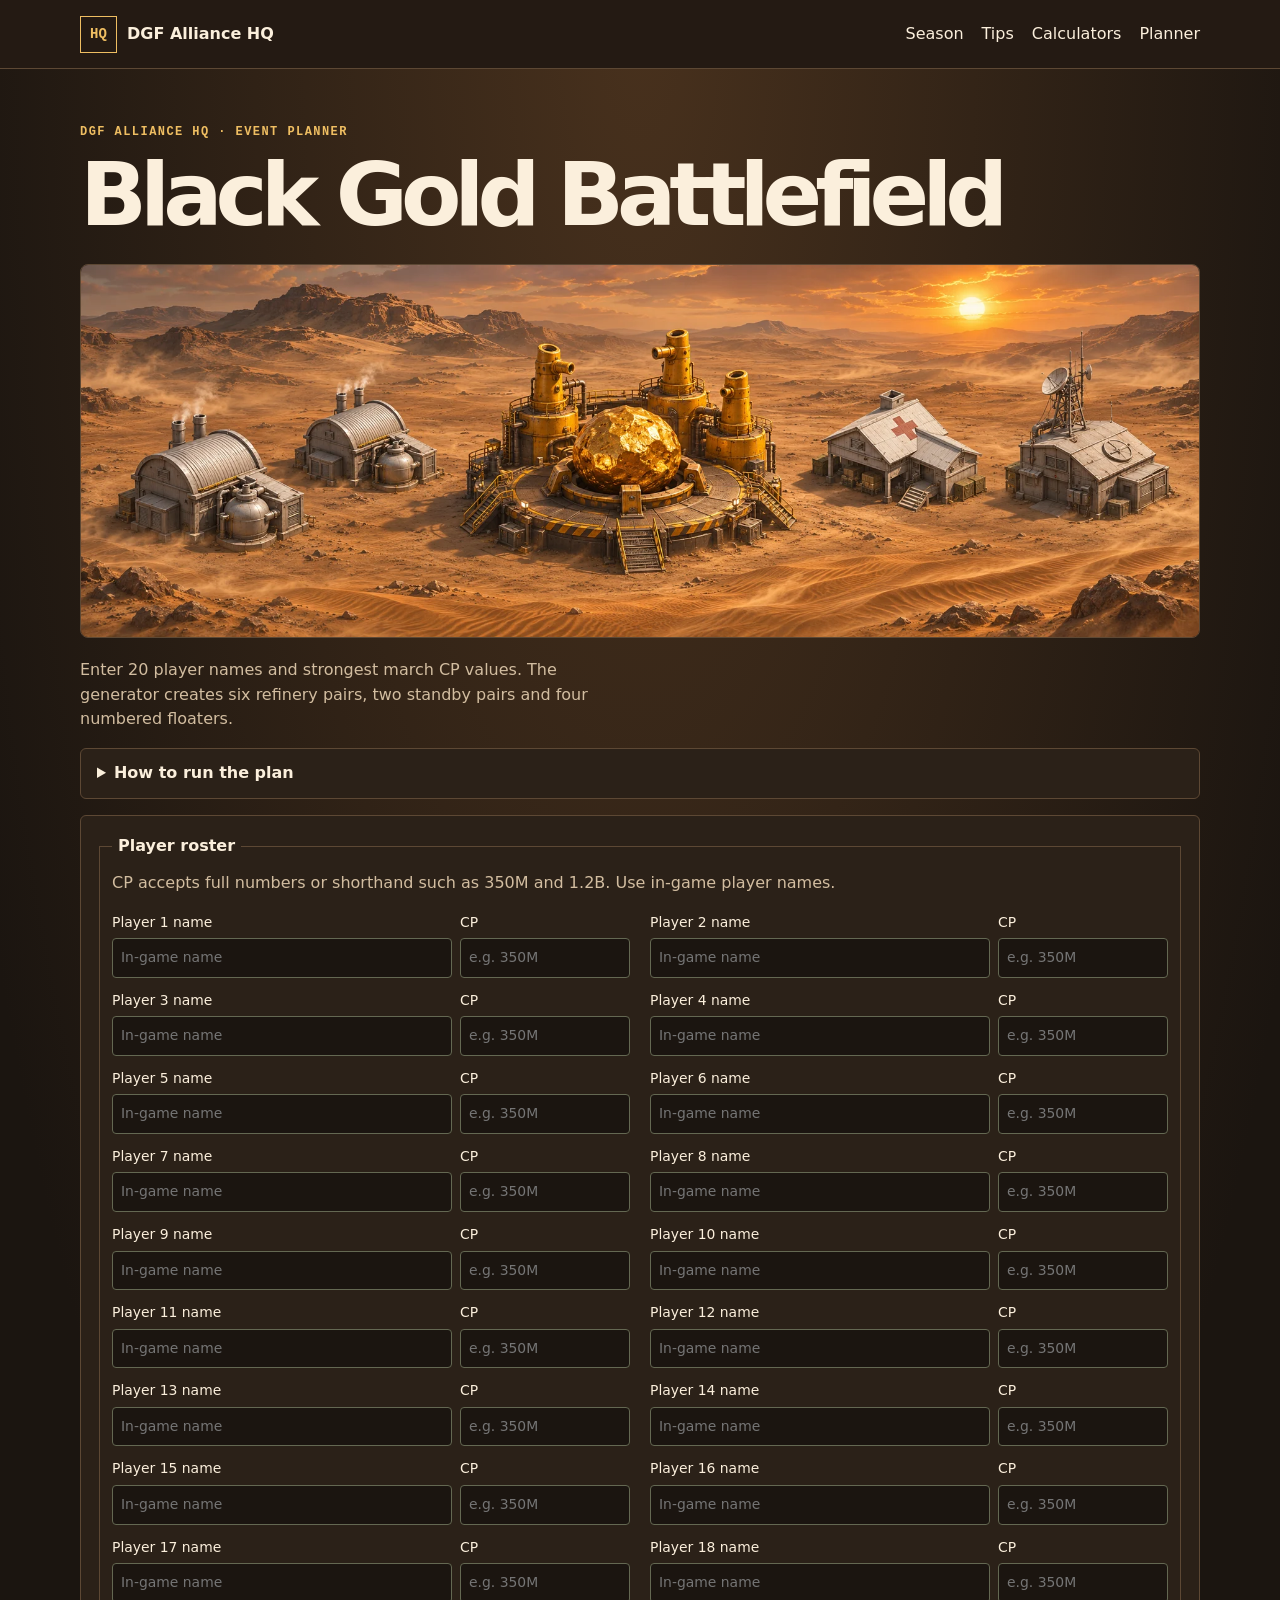
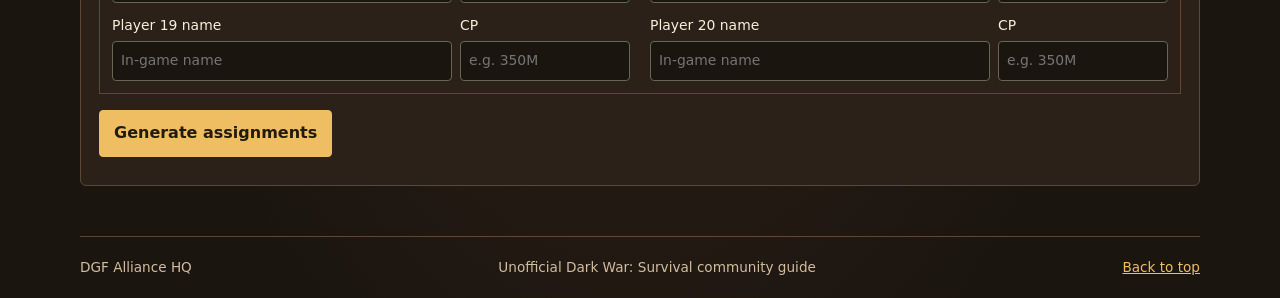
==== bgb.html @ 7442d14a "Open BGB in its own desert-themed planner tab" ====
<!doctype html>
<html lang="en">
<head>
  <meta charset="utf-8">
  <meta name="viewport" content="width=device-width, initial-scale=1">
  <meta name="description" content="Assign the DGF roster for Dark War: Survival Black Gold Battlefield.">
  <title>Black Gold Battlefield | DGF Alliance HQ</title>
  <link rel="stylesheet" href="./style.css?v=wide-siege">
  <link rel="stylesheet" href="./bgb.css">
  <script src="./planner.js?v=standalone" defer></script>
</head>
<body class="bgb-page">
  <a class="skip" href="#main">Skip to content</a>
  <header class="top"><div class="wrap bar">
    <a class="brand" href="./index.html"><span class="mark" aria-hidden="true">HQ</span><span data-brand>DGF Alliance HQ</span></a>
    <nav aria-label="Main"><a href="./season.html">Season</a><a href="./tips.html">Tips</a><a href="./calculators.html">Calculators</a><a href="./planner.html">Planner</a></nav>
  </div></header>
  <main id="main" class="wrap">
    <section class="section">
      <noscript>Enable JavaScript to use the planner.</noscript>
      <div id="bgb" class="bgb">
        <p class="eyebrow">DGF Alliance HQ · Event planner</p>
        <h1 class="page-title">Black Gold Battlefield</h1>
        <figure class="page-art bgb-banner"><img src="./black-gold-desert.webp" width="1800" height="600" alt="A round gold alloy nugget at a desert factory, with oil refineries, a military base and a field hospital."></figure>
        <p class="section-intro">Enter 20 player names and strongest march CP values. The generator creates six refinery pairs, two standby pairs and four numbered floaters.</p>
        <details class="bgb-guide">
          <summary>How to run the plan</summary>
          <p>This map assumes a lower-left start. R1–R6 cover the six Oil Refineries. The Hospital and Military pairs stage near their objectives and wait for them to open.</p>
          <p>Floaters reinforce as called, then stage near the Rare Earth Factory before each alloy spawn. Floater 1 is the primary carrier, Floater 2 is backup, and Floaters 3 and 4 protect the active carrier back to HQ.</p>
          <p>CP is the generator’s only input for strength. The caller can adjust for march speed, survivability and attendance before sharing. <a href="https://rdrzteam.com/black-gold-battlefield/">RDRZ strategy guide</a> · <a href="https://z-war.icu/posts/black-gold-battlefield-team-planner/">Z-War team guide</a> · <a href="https://www.packsify.com/blogs/dark-war-survival-black-gold-battlefield">Packsify guide</a></p>
        </details>
        <form id="roster">
          <fieldset>
            <legend>Player roster</legend>
            <p>CP accepts full numbers or shorthand such as 350M and 1.2B. Use in-game player names.</p>
            <div id="players" class="roster-grid"></div>
          </fieldset>
          <button type="submit">Generate assignments</button>
          <p id="planner-status" role="status"></p>
        </form>
        <section id="plan" hidden aria-labelledby="plan-title">
          <h2 id="plan-title">Assignments</h2>
          <figure class="bgb-map">
<svg class="battlefield" viewBox="0 0 560 535" role="img" aria-labelledby="bgb-field-title">
      <title id="bgb-field-title">Six numbered oil refineries, lower-side hospital and military standby markers, and floater staging beside the central Rare Earth Factory.</title>
      <image href="./bgb-battlefield.jpg" width="560" height="535" preserveAspectRatio="none"/>
      <g fill="#211a13" font-family="system-ui,sans-serif" font-size="16" font-weight="800">
        <g transform="translate(196 153)"><title>Oil Refinery 1</title><rect x="-18" y="-13" width="36" height="26" rx="5" fill="#ffb473" stroke="#221b15" stroke-width="2"/><text text-anchor="middle" y="6">R1</text></g>
        <g transform="translate(451 153)"><title>Oil Refinery 2</title><rect x="-18" y="-13" width="36" height="26" rx="5" fill="#f79b72" stroke="#221b15" stroke-width="2"/><text text-anchor="middle" y="6">R2</text></g>
        <g transform="translate(111 290)"><title>Oil Refinery 3</title><rect x="-18" y="-13" width="36" height="26" rx="5" fill="#e9cd70" stroke="#221b15" stroke-width="2"/><text text-anchor="middle" y="6">R3</text></g>
        <g transform="translate(455 290)"><title>Oil Refinery 4</title><rect x="-18" y="-13" width="36" height="26" rx="5" fill="#c9da78" stroke="#221b15" stroke-width="2"/><text text-anchor="middle" y="6">R4</text></g>
        <g transform="translate(196 412)"><title>Oil Refinery 5</title><rect x="-18" y="-13" width="36" height="26" rx="5" fill="#e3ace8" stroke="#221b15" stroke-width="2"/><text text-anchor="middle" y="6">R5</text></g>
        <g transform="translate(451 412)"><title>Oil Refinery 6</title><rect x="-18" y="-13" width="36" height="26" rx="5" fill="#f39cb4" stroke="#221b15" stroke-width="2"/><text text-anchor="middle" y="6">R6</text></g>
        <g transform="translate(321 492)"><title>Hospital standby</title><rect x="-18" y="-13" width="36" height="26" rx="5" fill="#a8df9c" stroke="#221b15" stroke-width="2"/><text text-anchor="middle" y="6">H</text></g>
        <g transform="translate(475 517)"><title>Military standby</title><rect x="-18" y="-13" width="36" height="26" rx="5" fill="#ff9991" stroke="#221b15" stroke-width="2"/><text text-anchor="middle" y="6">M</text></g>
        <g transform="translate(345 274)"><title>Floaters 1–4</title><rect x="-18" y="-13" width="36" height="26" rx="5" fill="#a3d6ff" stroke="#221b15" stroke-width="2"/><text text-anchor="middle" y="6">F</text></g>
      </g>
      <g fill="#f8f3e5" stroke="#33271b" stroke-width="3" paint-order="stroke" font-family="system-ui,sans-serif" font-size="15" font-weight="750">
        <text x="209" y="337">Rare Earth Factory</text>
        <text x="23" y="70">Military</text><text x="245" y="109">Hospital</text>
        <text x="18" y="493">DGF HQ</text><text x="427" y="78">Opposing HQ</text>
      </g>
    </svg>
<figcaption>Lower-left start. Match each marker to its roster below. Pins show approximate staging areas.</figcaption>
</figure>
          <div id="squads" class="tips"></div>
          <label class="share-plan">Alliance chat message
            <textarea id="plan-text" readonly rows="9"></textarea>
          </label>
          <button type="button" id="copy-plan">Copy plan</button>
          <p id="copy-status" role="status"></p>
        </section>
      </div>
    </section>
  </main>
  <footer class="wrap footer"><span data-brand>DGF Alliance HQ</span><span>Unofficial Dark War: Survival community guide</span><a href="#main">Back to top</a></footer>
</body>
</html>
---- style.css ----
:root{color-scheme:dark;--bg:#171811;--panel:#22241a;--line:#3f4231;--text:#f3f1e4;--muted:#c0c1af;--accent:#e4c578}
*{box-sizing:border-box}
html{scroll-padding-top:90px}
body{margin:0;background:var(--bg);color:var(--text);font:16px/1.55 "Inter",system-ui,sans-serif}
.siege-background{display:none}
@media(min-width:1050px){
  body{--frame-width:clamp(760px,66vw,1800px);isolation:isolate}
  body .wrap{width:var(--frame-width)}
  .siege-background{display:block;position:fixed;inset:68px 0 0;z-index:-1;pointer-events:none}
  .siege-panel{position:absolute;inset-block:0;width:calc((100% - var(--frame-width))/2 - 12px);overflow:hidden}
  .siege-panel::before,.siege-panel::after{content:"";position:absolute;inset:0;background:var(--siege-art) center center/cover no-repeat}
  .siege-panel::before{inset:-18px;filter:blur(16px) brightness(.52)}
  .siege-panel::after{background-size:contain;mask-image:linear-gradient(90deg,transparent,#000 9%,#000 91%,transparent)}
  .siege-panel.left{left:0;--siege-art:url("./siege-left.webp");mask-image:linear-gradient(90deg,#000 78%,transparent)}
  .siege-panel.right{right:0;--siege-art:url("./siege-right.webp");mask-image:linear-gradient(270deg,#000 78%,transparent)}
}
a{color:var(--accent)}
a:focus-visible,button:focus-visible,input:focus-visible,textarea:focus-visible,summary:focus-visible{outline:2px solid var(--accent);outline-offset:4px}
.wrap{width:min(1120px,calc(100% - 40px));margin:auto}
.skip{position:absolute;left:12px;top:-80px;z-index:3;background:var(--bg);padding:12px}.skip:focus{top:12px}
.top{border-bottom:1px solid var(--line);position:sticky;top:0;z-index:2;background:#171811}
.bar,.brand,nav,.actions,.footer{display:flex;align-items:center;gap:18px}
.bar{min-height:68px;justify-content:space-between}
.bar a{text-decoration:none;color:var(--text)}
nav a:hover{color:var(--accent)}
nav a[aria-current=page]{color:var(--accent);text-decoration:underline;text-underline-offset:6px}
.brand{font-weight:800;gap:10px}
.mark{display:grid;place-items:center;width:37px;height:37px;border:1px solid var(--accent);color:var(--accent);font:700 14px/1 "IBM Plex Mono",monospace}
.hero{display:grid;grid-template-columns:1fr 1fr;gap:44px;align-items:center;padding:64px 0 40px}
.eyebrow,.timeline article>span,.caption,.map>span{font:700 .75rem/1.35 "IBM Plex Mono",monospace;letter-spacing:.12em;text-transform:uppercase;color:var(--accent)}
h1,h2,h3,p{margin-top:0}
h1{font-size:clamp(4.3rem,9vw,8rem);line-height:.82;letter-spacing:-.08em;margin-bottom:26px}
h1 em{color:var(--accent);font-style:normal}
h2{font-size:clamp(2rem,5vw,3.6rem);letter-spacing:-.055em;line-height:1.04;margin-bottom:22px}
h3{line-height:1.2;margin-bottom:10px}
.intro,.section-intro{max-width:55ch;color:var(--muted)}
.actions{flex-wrap:wrap;gap:10px}
.button,button{display:inline-block;border:1px solid var(--accent);padding:10px 14px;border-radius:4px;background:var(--accent);color:#211b10;text-decoration:none;font:inherit;font-weight:750;cursor:pointer}
.secondary{background:transparent;color:var(--accent)}
.button:hover,button:hover{filter:brightness(1.12)}
.hero-art,.page-art{margin:0;overflow:hidden;border:1px solid var(--line);border-radius:8px;background:var(--panel)}
.hero-art img,.page-art img{display:block;width:100%;height:100%;object-fit:cover}
.hero-art{aspect-ratio:4/3}
.page-art{height:clamp(170px,27vw,310px);margin:0 0 20px}
.page-title{font-size:clamp(2.8rem,7vw,5.5rem);line-height:.98}
.briefing-grid{display:grid;grid-template-columns:minmax(0,1.65fr) minmax(260px,1fr);align-items:center;gap:14px;margin-top:14px}
.briefing-grid .briefing{margin-top:0}
.map{min-height:340px;position:relative;overflow:hidden;border:1px solid #555940;border-radius:8px;background:radial-gradient(ellipse at center,#4d4f30,transparent 62%),repeating-linear-gradient(0deg,transparent 0 25px,#a9ad7027 26px 27px),repeating-linear-gradient(90deg,transparent 0 25px,#a9ad7027 26px 27px),#25291c}
.map .ring,.map>span{position:absolute}
.ring,.core{top:50%;left:50%;transform:translate(-50%,-50%)}
.ring{width:50%;aspect-ratio:1;border:1px dashed #c9c38188;border-radius:50%}
.ring.inner{width:34%;border-style:solid}
.map .core{text-align:center;background:var(--accent);color:#211b10;padding:13px;border-radius:50%;aspect-ratio:1;display:grid;place-content:center}
.north,.south{left:50%;transform:translateX(-50%)}.north{top:10%}.south{bottom:10%}
.west,.east{top:48%}.west{left:7%}.east{right:7%}
.map .caption{bottom:10px;right:12px;color:var(--muted);font-size:.65rem}
.notice{display:flex;gap:14px;align-items:baseline;border:1px solid #6d6038;background:#2c281a;padding:13px 16px;border-radius:5px;color:var(--muted)}
.notice strong{color:var(--accent);flex-shrink:0}
.section{padding:55px 0 0}
.timeline,.tips,.tools,.directory{display:grid;gap:12px}
.timeline{grid-template-columns:repeat(4,1fr)}
.tips,.directory{grid-template-columns:repeat(3,1fr)}
.tools{grid-template-columns:repeat(2,1fr)}
article,.briefing,form,.directory a{padding:18px;background:var(--panel);border:1px solid var(--line);border-radius:6px}
article p,details p,form p,.directory small{color:var(--muted)}
article p,details p:last-child{margin-bottom:0}
.timeline article h3{margin-top:12px}
.briefing{margin-top:14px;padding:4px 18px}
details{padding:12px 0}
details+details{border-top:1px solid var(--line)}
summary{cursor:pointer;font-weight:750}
details p{max-width:80ch;margin-top:9px}
.source,.footer{font-size:.85rem;color:var(--muted)}
.source{margin-top:10px}
form{min-width:0}
.fields{display:grid;grid-template-columns:1fr 1fr;gap:10px;margin-bottom:12px}
label{display:grid;gap:5px;font-size:.87rem;align-content:start}
label.wide{grid-column:1/-1}
input,textarea{width:100%;min-width:0;padding:8px;border:1px solid #646852;border-radius:4px;background:var(--bg);color:var(--text);font:inherit}
textarea{resize:vertical}
output{display:block;min-height:1.5em;margin-top:12px;white-space:pre-line;color:var(--accent);overflow-wrap:anywhere}
.external{margin-top:28px}
.directory a{display:grid;gap:3px;text-decoration:none;font-weight:700}
.directory a:hover{border-color:var(--accent)}
.directory small{font-weight:400}
.footer{justify-content:space-between;flex-wrap:wrap;border-top:1px solid var(--line);margin-top:50px;padding:20px 0}
nav{flex-wrap:wrap}
.bgb{margin-top:30px}
.bgb-guide{margin-bottom:16px}
.bgb fieldset{min-width:0;border:1px solid var(--line);margin:0 0 16px;padding:12px}
.bgb legend{padding:0 6px;font-weight:750}
.roster-grid{display:grid;grid-template-columns:repeat(2,minmax(0,1fr));gap:12px 20px}
.roster-row{display:grid;grid-template-columns:2fr minmax(76px,1fr);gap:8px}
.bgb [role=status]{margin:10px 0 0;color:var(--accent)}
.bgb #plan{margin-top:30px}
.bgb #squads ul{padding-left:20px;overflow-wrap:anywhere}
.bgb-map{max-width:650px;margin:0 auto 18px}
.bgb-map svg{display:block;width:100%;height:auto;border:1px solid var(--line);border-radius:8px}
.bgb-map figcaption{margin-top:7px;color:var(--muted)}
.bgb #squads article{border-top:3px solid var(--assignment-color)}
.bgb-marker{display:inline-block;margin-right:7px;padding:3px 6px;border-radius:4px;background:var(--assignment-color);color:#211a13;font-size:.8rem}
.bgb-carrier{color:var(--accent)}
.share-plan{margin:16px 0 10px}
.home-welcome{padding:32px 0 10px}
.language-picker{display:flex;flex-wrap:wrap;align-items:center;gap:9px;margin:0 0 34px}
.language-picker label{display:flex;align-items:center;gap:7px;font-weight:750;color:var(--accent)}
.language-picker select{min-height:42px;padding:7px 12px;border:1px solid var(--accent);border-radius:5px;background:var(--panel);color:var(--text);font:inherit}
.home-links{display:grid;grid-template-columns:repeat(4,minmax(0,1fr));gap:12px;margin-top:25px}
.home-links a{display:grid;gap:5px;align-content:start;background:var(--panel);border:1px solid var(--line);border-radius:6px;padding:16px;text-decoration:none;overflow-wrap:anywhere}
.home-links a:hover{border-color:var(--accent)}
.home-links span{color:var(--muted);font-size:.9rem}
.notice + .timeline{margin-top:16px}
.alliance-banner{position:relative;isolation:isolate;display:grid;align-items:end;min-height:clamp(315px,44vw,540px);overflow:hidden;border-radius:10px;border:1px solid #79618a;background:#2d2342}
.alliance-banner img{position:absolute;inset:0;width:100%;height:100%;object-fit:cover;object-position:center 45%;z-index:-2}
.alliance-banner::before{content:"";position:absolute;inset:0;background:linear-gradient(0deg,#120c1ce8 5%,#19102158 65%,transparent);z-index:-1}
.alliance-banner-copy{padding:clamp(18px,5vw,55px);color:#fff9eb;max-width:850px}
.alliance-banner-copy .page-title{margin-bottom:14px}
.alliance-motto{margin:0;font-size:clamp(1.04rem,2.2vw,1.55rem);font-weight:650}
@media(min-width:1050px){
  .alliance-banner{min-height:0;aspect-ratio:12/5;align-items:center}
  .alliance-banner::before{background:linear-gradient(90deg,#120c1c9e,transparent 72%)}
  .alliance-banner-copy{max-width:76%}
  .alliance-banner-copy .page-title{font-size:clamp(2.9rem,4.2vw,6rem)}
  [dir=rtl] .alliance-banner::before{background:linear-gradient(270deg,#120c1ce0,transparent 78%)}
}
@media(max-width:600px){.alliance-banner img{object-position:68% center}}
.alliance-details{display:grid;gap:14px;margin-top:28px}
.alliance-panel{border:1px solid var(--line);background:var(--panel);border-radius:8px;padding:clamp(15px,3vw,24px)}
.alliance-panel h2{font-size:clamp(1.6rem,4vw,2.4rem)}
.alliance-panel dl{display:grid;grid-template-columns:repeat(auto-fit,minmax(190px,1fr));gap:14px;margin:0}
.alliance-panel dt,.alliance-leader span:not(.alliance-portrait){color:var(--accent);font-weight:700}
.alliance-panel dd{margin:4px 0 0;overflow-wrap:anywhere}
.alliance-leader{display:grid;justify-items:center;gap:12px;margin:6px 0 28px;text-align:center}
.alliance-leader strong{display:block;font-size:1.35rem}
.alliance-portrait{display:inline-block;width:72px;height:72px;border-radius:8px;background:#493a51 url("./dragonfly-council.webp") var(--portrait,0% 0%)/400% 300% no-repeat}
.alliance-leader .alliance-portrait{width:136px;height:136px}
.alliance-panel #leadership-title,.alliance-panel h3[data-copy="r4"]{text-align:center}
.council{margin:0;padding:0;display:flex;flex-wrap:wrap;justify-content:center;gap:18px 12px;list-style:none}
.council li{flex:0 0 calc((100% - 60px)/6);display:flex;flex-direction:column;gap:7px;align-items:center;overflow-wrap:anywhere;min-width:0;text-align:center}
.season-index{display:flex;gap:8px 14px;flex-wrap:wrap;margin:20px 0 0;padding:12px 0;border-block:1px solid var(--line)}
.season-index a{text-underline-offset:3px}
.season-chapter{margin:0;padding:36px 0 24px;border-bottom:1px solid var(--line)}
.season-chapter h2{max-width:28ch}
.season-columns{display:grid;grid-template-columns:repeat(2,minmax(0,1fr));gap:clamp(16px,4vw,42px);align-items:start}
.season-columns h3:not(:first-child){margin-top:18px}
.season-chapter li{margin-bottom:8px}
.guide-art{margin:0 0 22px}
.guide-art img{display:block;width:100%;height:clamp(180px,29vw,340px);object-fit:cover;border-radius:8px;border:1px solid var(--line)}
.guide-art figcaption{color:var(--muted);font-size:.85rem;margin-top:5px}
@media(max-width:700px){.season-columns{grid-template-columns:1fr}.council li{flex-basis:calc((100% - 36px)/4)}}
@media(max-width:440px){.council li{flex-basis:calc((100% - 24px)/3)}}
@media(max-width:760px){.home-links{grid-template-columns:repeat(2,minmax(0,1fr))}}
@media(max-width:420px){.home-links{grid-template-columns:1fr}}
@media(max-width:620px){.roster-grid{grid-template-columns:1fr}}
@media(max-width:800px){.hero{gap:20px}.map{min-height:280px}.timeline,.tips,.directory{grid-template-columns:repeat(2,1fr)}}
@media(max-width:560px){.wrap{width:calc(100% - 28px)}.bar{flex-wrap:wrap;gap:5px;padding:8px 0}.hero,.tools,.timeline,.tips,.directory{grid-template-columns:1fr}.hero{padding-top:35px}.map{min-height:245px}.ring{max-width:190px}.ring.inner{max-width:130px}.notice{display:block}.notice strong{display:block}.section{padding-top:36px}}
@media(max-width:700px){.briefing-grid{grid-template-columns:1fr}.hero-art{aspect-ratio:3/2}}
---- bgb.css ----
.bgb-page{--bg:#1b1510;--panel:#2b2118;--line:#5d4834;--text:#fbefdc;--muted:#d2bda0;--accent:#efbe62;background:radial-gradient(ellipse at top,#48311d 0,transparent 45rem),var(--bg)}
.bgb-page .top{background:#241a13}
.bgb-page .wrap{width:min(1120px,calc(100% - 32px))}
.bgb-page #bgb{margin-top:0}
.bgb-page .bgb-banner{height:auto;aspect-ratio:3/1}
.bgb-page .bgb-guide{padding:12px 16px;border:1px solid var(--line);border-radius:6px;background:var(--panel)}
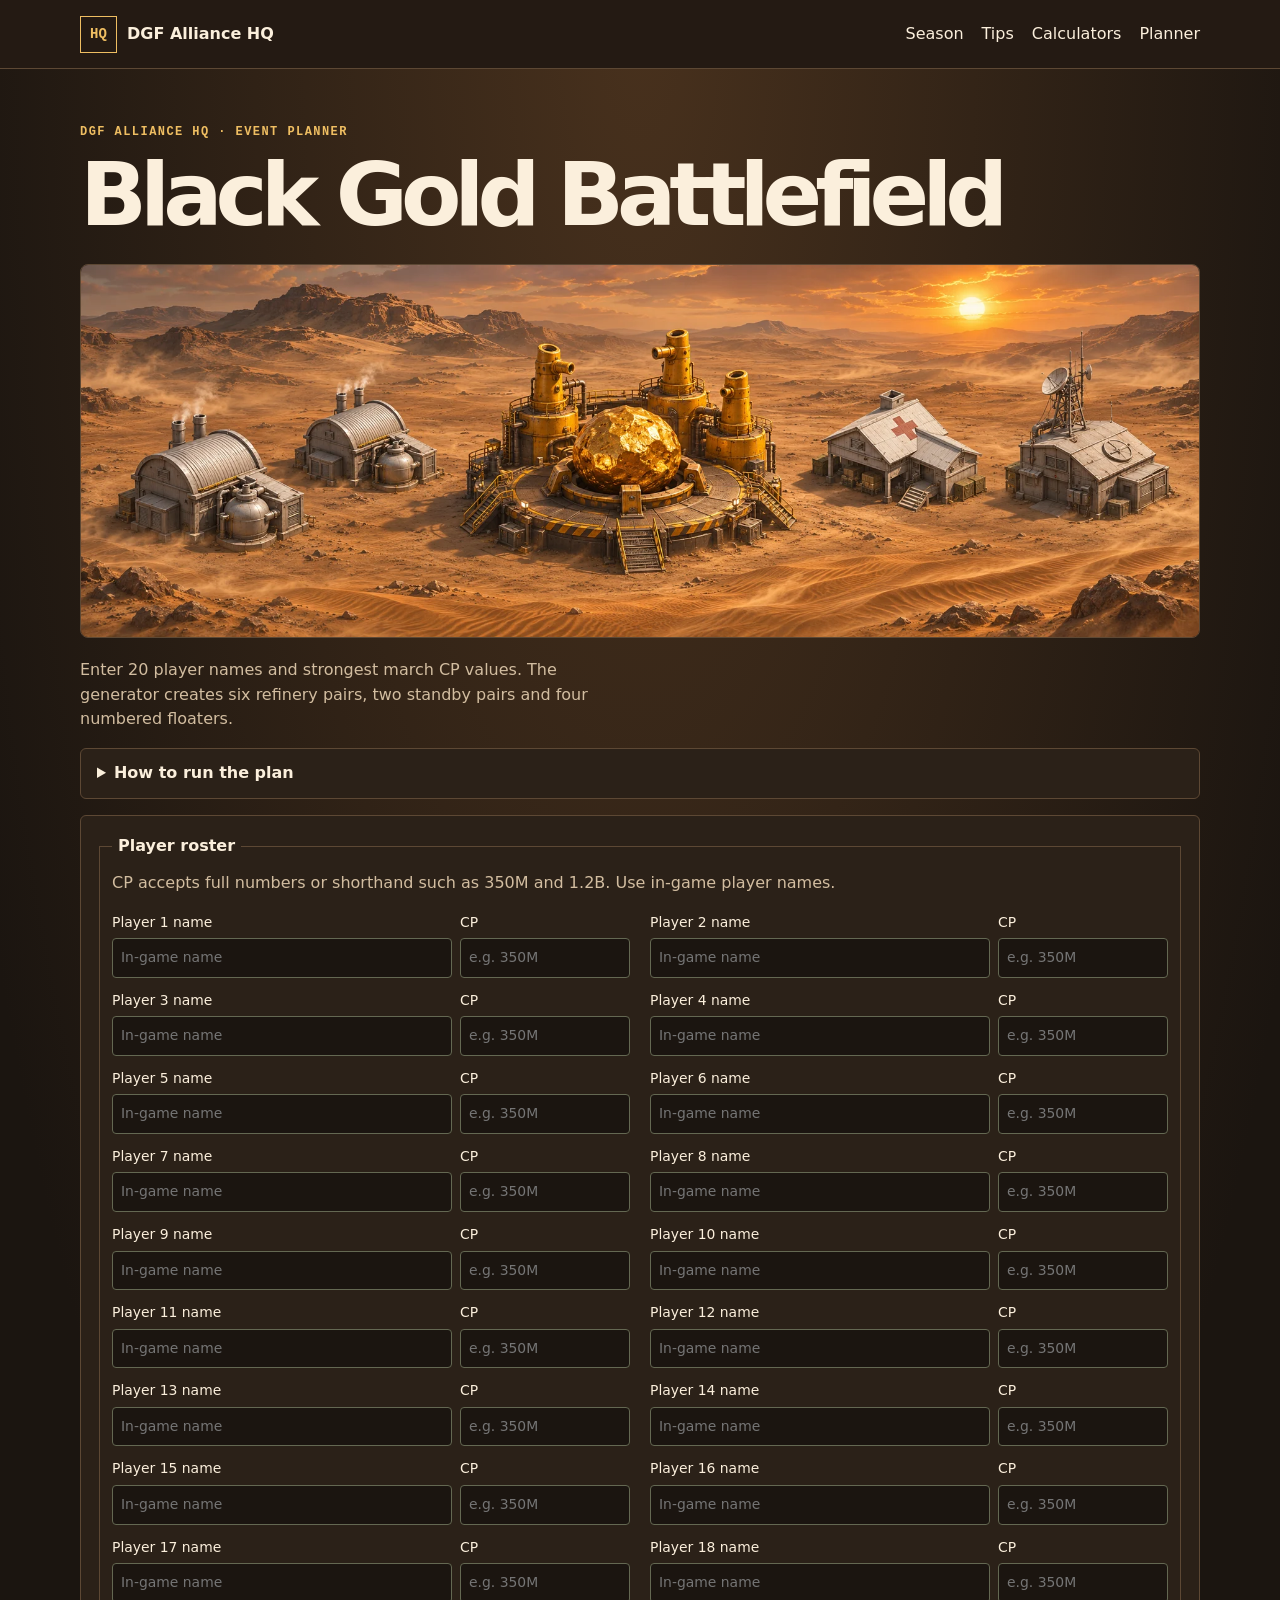
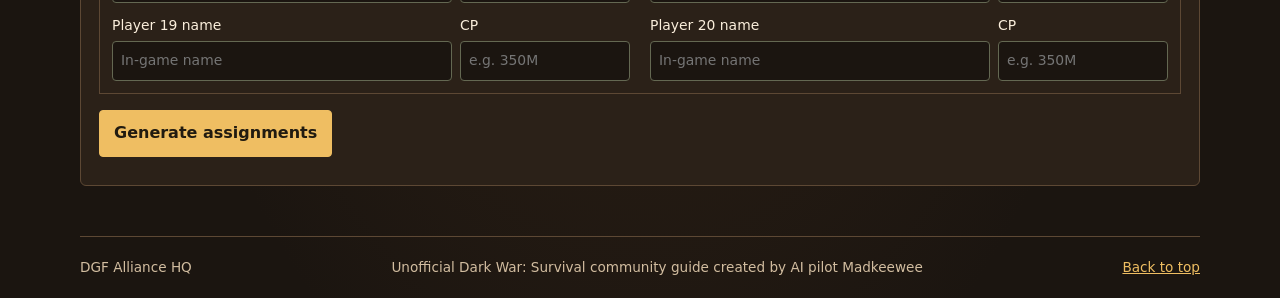
==== commit 3df8eab2: "Credit AI pilot Madkeewee in every page footer" ====
--- a/bgb.html
+++ b/bgb.html
@@ -73,6 +73,6 @@
       </div>
     </section>
   </main>
-  <footer class="wrap footer"><span data-brand>DGF Alliance HQ</span><span>Unofficial Dark War: Survival community guide</span><a href="#main">Back to top</a></footer>
+  <footer class="wrap footer"><span data-brand>DGF Alliance HQ</span><span>Unofficial Dark War: Survival community guide created by AI pilot Madkeewee</span><a href="#main">Back to top</a></footer>
 </body>
 </html>
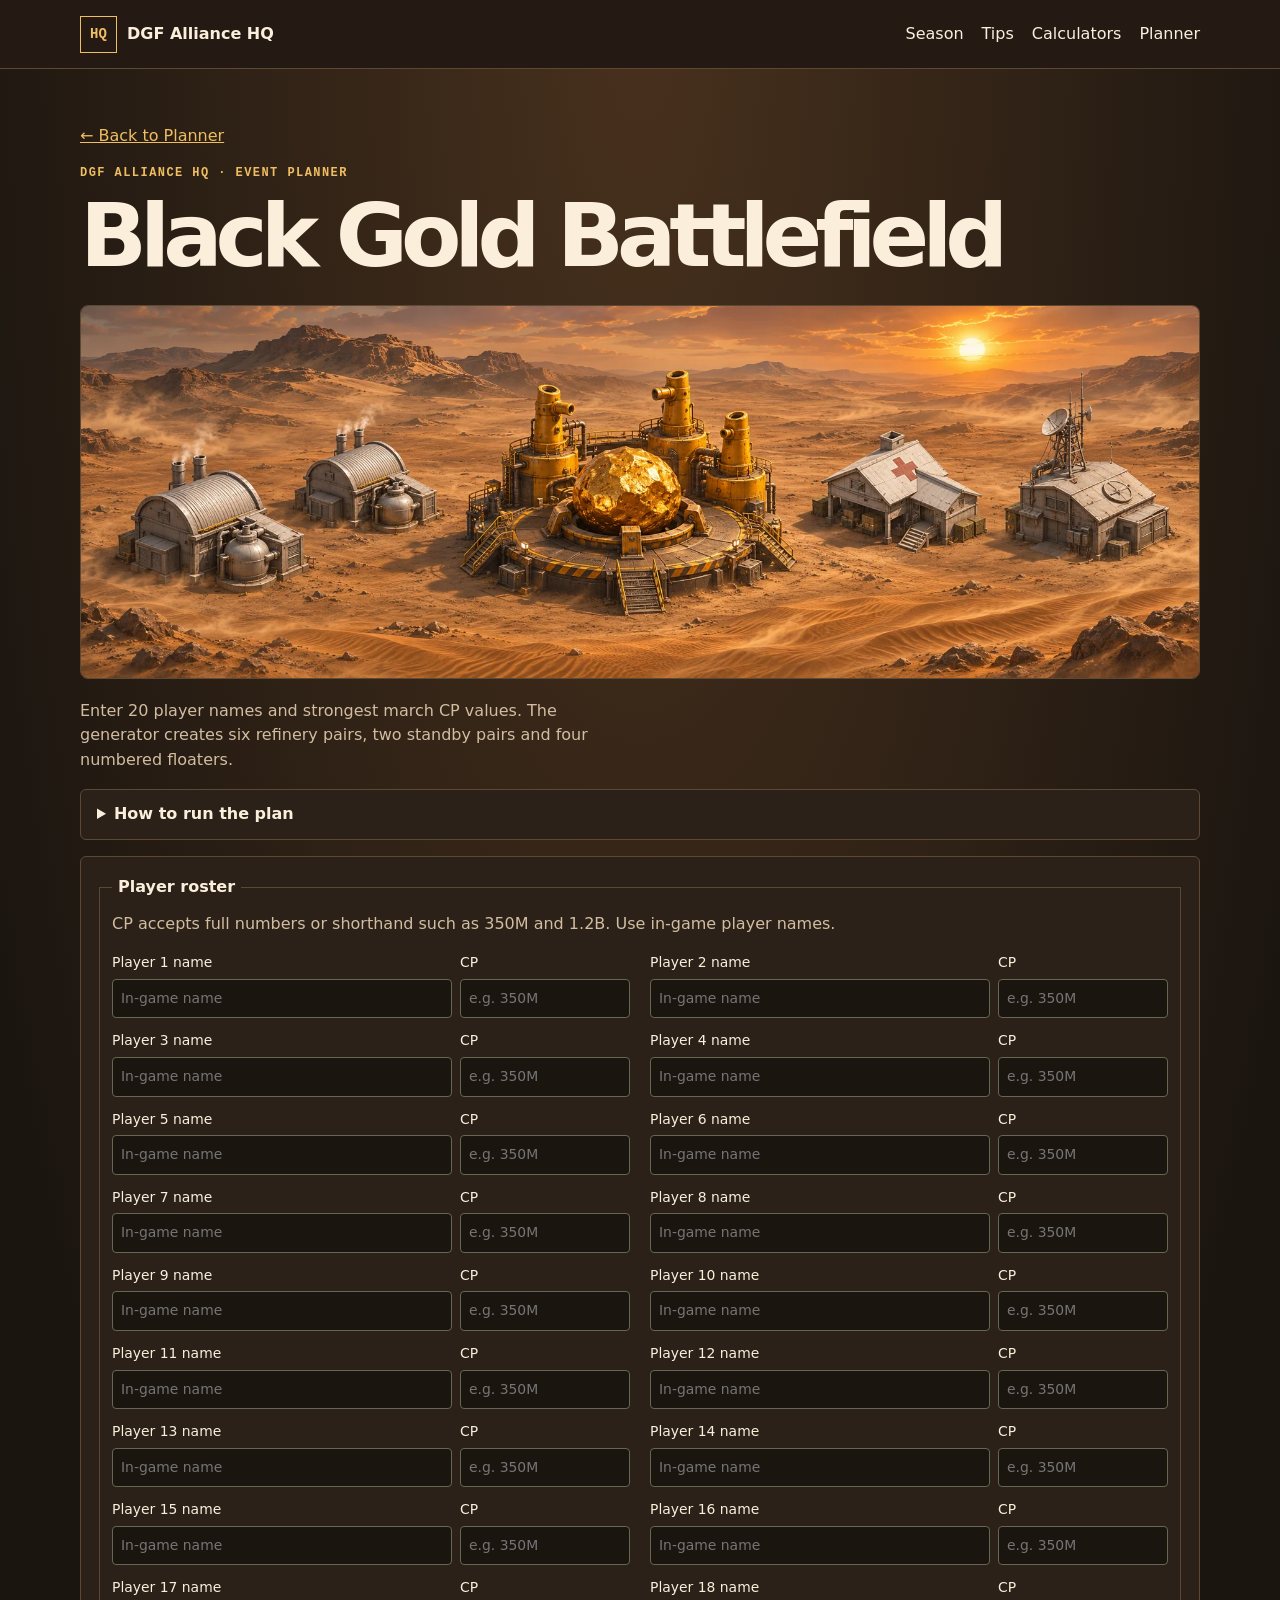
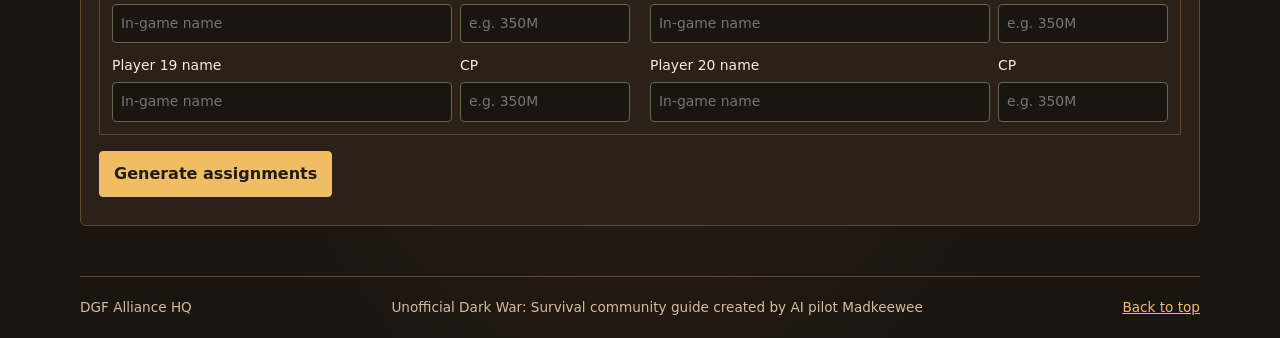
==== commit 47678a83: "Open BGB in the same tab with a back link" ====
--- a/bgb.html
+++ b/bgb.html
@@ -19,6 +19,7 @@
     <section class="section">
       <noscript>Enable JavaScript to use the planner.</noscript>
       <div id="bgb" class="bgb">
+        <p><a href="./planner.html">← Back to Planner</a></p>
         <p class="eyebrow">DGF Alliance HQ · Event planner</p>
         <h1 class="page-title">Black Gold Battlefield</h1>
         <figure class="page-art bgb-banner"><img src="./black-gold-desert.webp" width="1800" height="600" alt="A round gold alloy nugget at a desert factory, with oil refineries, a military base and a field hospital."></figure>
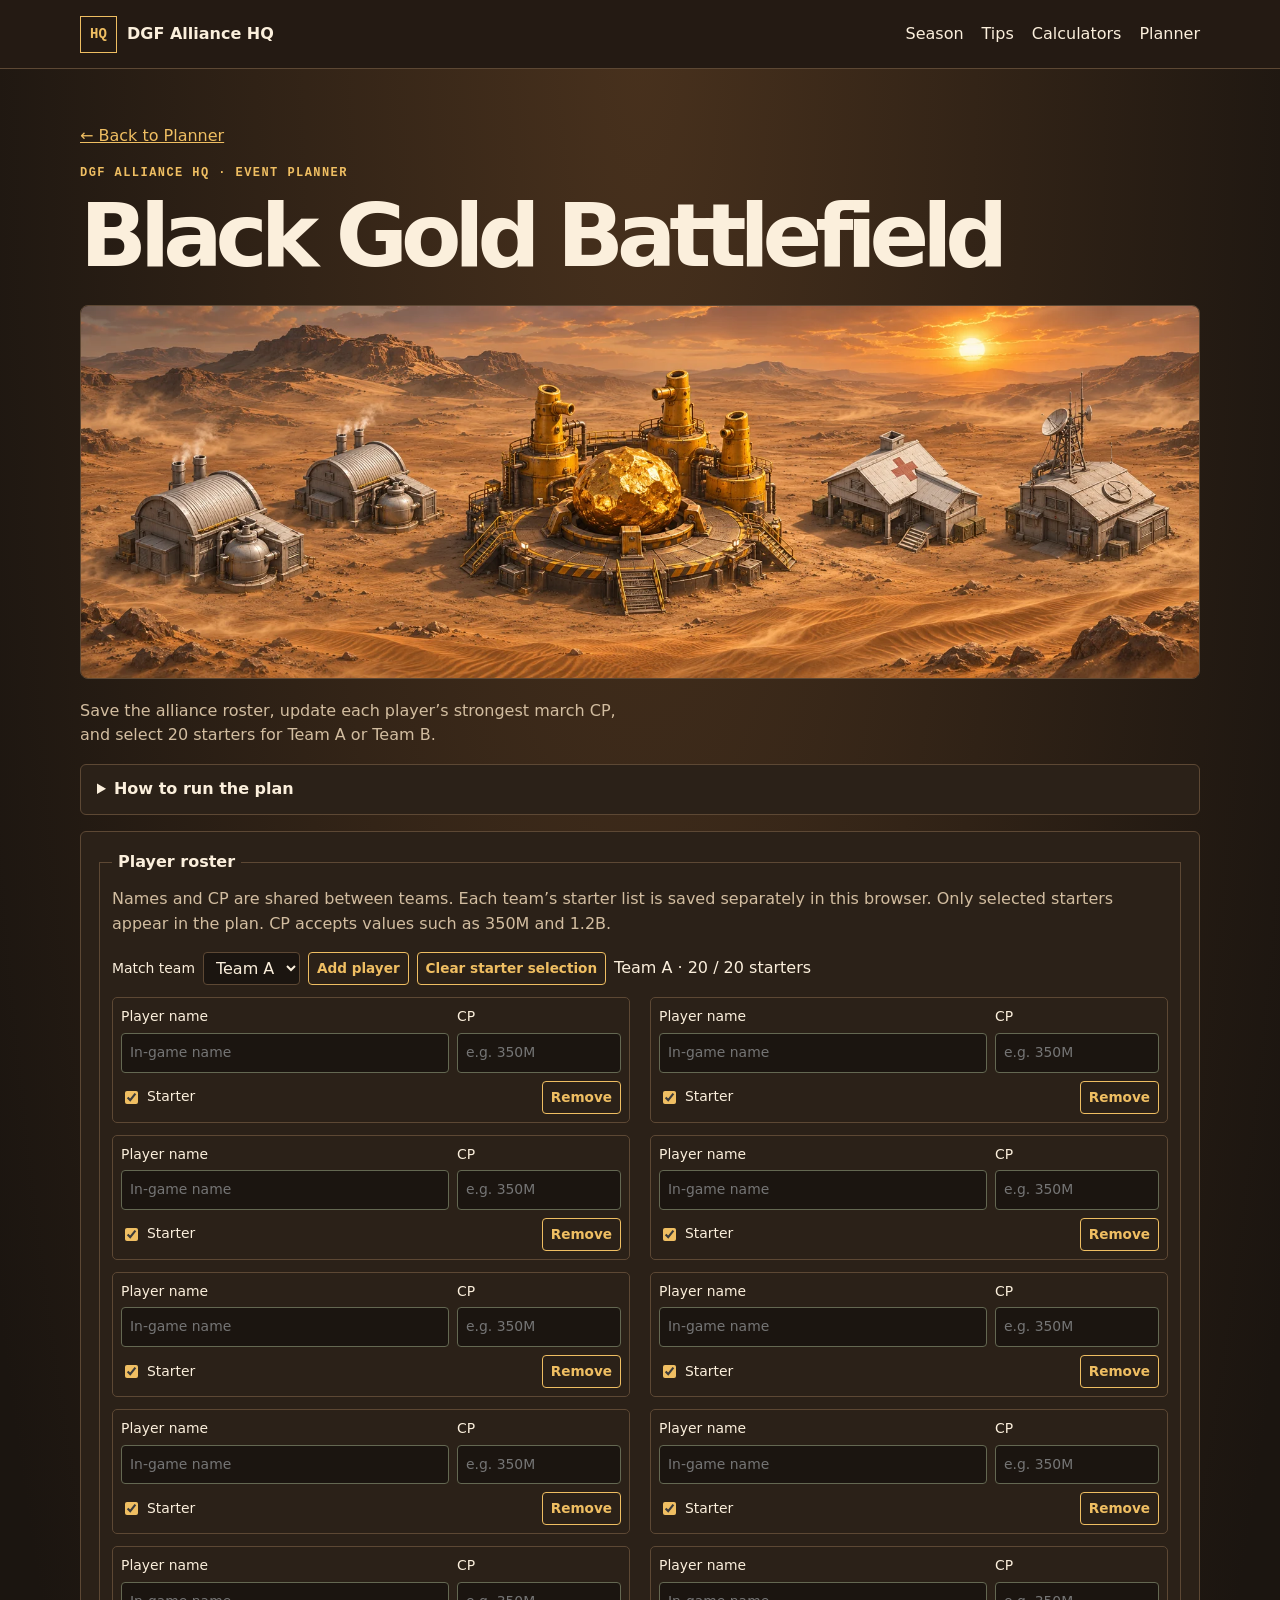
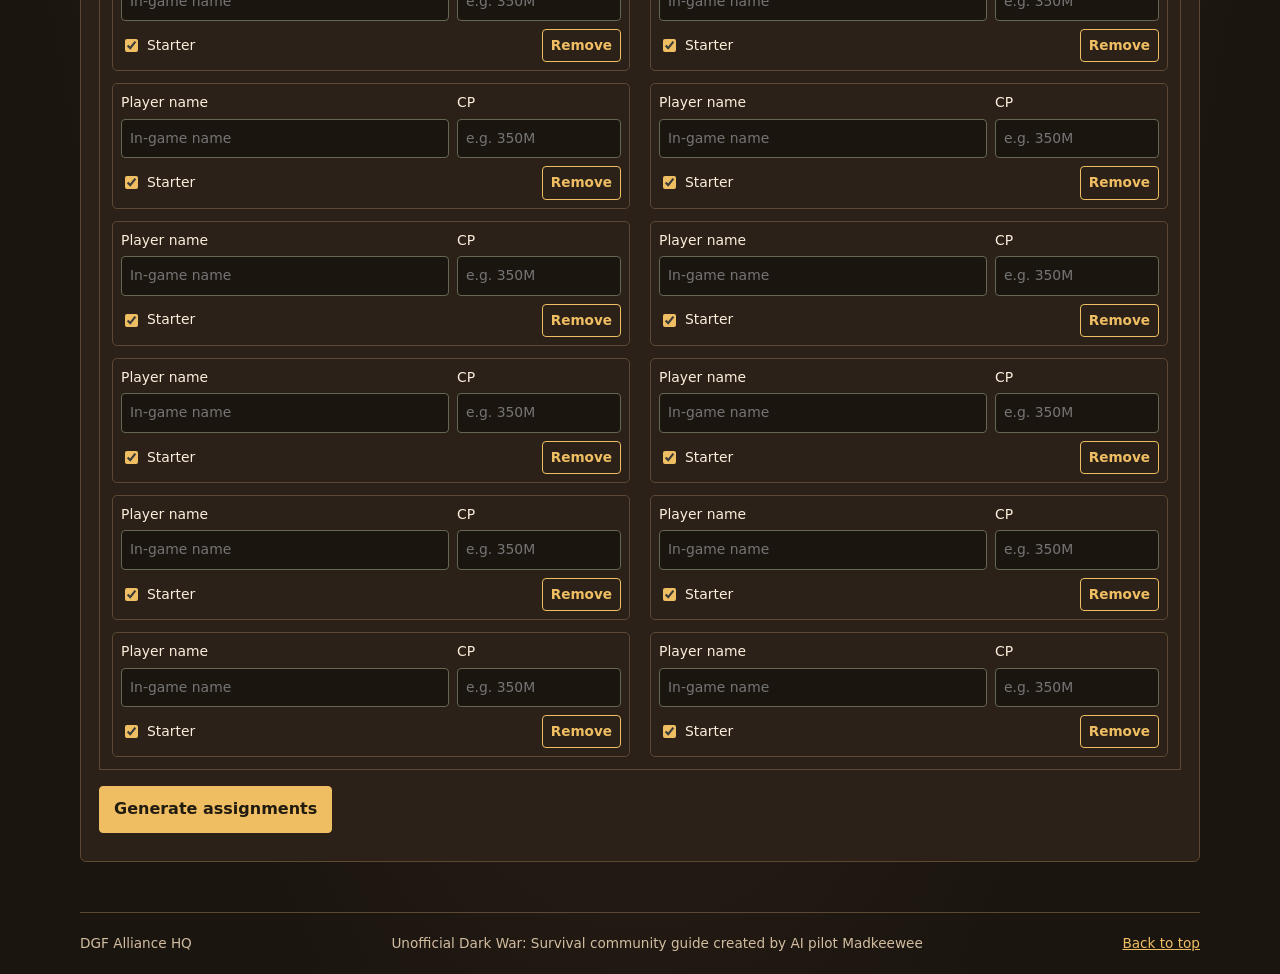
==== commit e15a84e5: "Save BGB roster and separate Team A and Team B starters" ====
--- a/bgb.html
+++ b/bgb.html
@@ -6,8 +6,8 @@
   <meta name="description" content="Assign the DGF roster for Dark War: Survival Black Gold Battlefield.">
   <title>Black Gold Battlefield | DGF Alliance HQ</title>
   <link rel="stylesheet" href="./style.css?v=wide-siege">
-  <link rel="stylesheet" href="./bgb.css">
-  <script src="./planner.js?v=standalone" defer></script>
+  <link rel="stylesheet" href="./bgb.css?v=saved-roster">
+  <script src="./planner.js?v=saved-roster" defer></script>
 </head>
 <body class="bgb-page">
   <a class="skip" href="#main">Skip to content</a>
@@ -23,17 +23,25 @@
         <p class="eyebrow">DGF Alliance HQ · Event planner</p>
         <h1 class="page-title">Black Gold Battlefield</h1>
         <figure class="page-art bgb-banner"><img src="./black-gold-desert.webp" width="1800" height="600" alt="A round gold alloy nugget at a desert factory, with oil refineries, a military base and a field hospital."></figure>
-        <p class="section-intro">Enter 20 player names and strongest march CP values. The generator creates six refinery pairs, two standby pairs and four numbered floaters.</p>
+        <p class="section-intro">Save the alliance roster, update each player’s strongest march CP, and select 20 starters for Team A or Team B.</p>
         <details class="bgb-guide">
           <summary>How to run the plan</summary>
           <p>This map assumes a lower-left start. R1–R6 cover the six Oil Refineries. The Hospital and Military pairs stage near their objectives and wait for them to open.</p>
           <p>Floaters reinforce as called, then stage near the Rare Earth Factory before each alloy spawn. Floater 1 is the primary carrier, Floater 2 is backup, and Floaters 3 and 4 protect the active carrier back to HQ.</p>
           <p>CP is the generator’s only input for strength. The caller can adjust for march speed, survivability and attendance before sharing. <a href="https://rdrzteam.com/black-gold-battlefield/">RDRZ strategy guide</a> · <a href="https://z-war.icu/posts/black-gold-battlefield-team-planner/">Z-War team guide</a> · <a href="https://www.packsify.com/blogs/dark-war-survival-black-gold-battlefield">Packsify guide</a></p>
         </details>
-        <form id="roster">
+        <form id="roster" novalidate>
           <fieldset>
             <legend>Player roster</legend>
-            <p>CP accepts full numbers or shorthand such as 350M and 1.2B. Use in-game player names.</p>
+            <p>Names and CP are shared between teams. Each team’s starter list is saved separately in this browser. Only selected starters appear in the plan. CP accepts values such as 350M and 1.2B.</p>
+            <div class="roster-actions">
+              <label for="bgb-team">Match team</label>
+              <select id="bgb-team"><option value="A">Team A</option><option value="B">Team B</option></select>
+              <button type="button" id="add-player">Add player</button>
+              <button type="button" id="clear-starters">Clear starter selection</button>
+              <span id="starter-count" aria-live="polite"></span>
+            </div>
+            <p id="roster-storage-status" role="status"></p>
             <div id="players" class="roster-grid"></div>
           </fieldset>
           <button type="submit">Generate assignments</button>
--- a/bgb.css
+++ b/bgb.css
@@ -4,3 +4,11 @@
 .bgb-page #bgb{margin-top:0}
 .bgb-page .bgb-banner{height:auto;aspect-ratio:3/1}
 .bgb-page .bgb-guide{padding:12px 16px;border:1px solid var(--line);border-radius:6px;background:var(--panel)}
+.roster-actions{display:flex;flex-wrap:wrap;align-items:center;gap:8px;margin-bottom:12px}
+.roster-actions select{padding:5px 8px;border:1px solid var(--line);border-radius:4px;background:var(--bg);color:var(--text);font:inherit}
+.roster-actions button,.roster-controls button{background:transparent;color:var(--accent);font-size:.85rem;padding:5px 8px}
+.roster-row{border:1px solid var(--line);border-radius:5px;padding:8px}
+.roster-controls{grid-column:1/-1;display:flex;align-items:center;justify-content:space-between;gap:8px}
+.roster-controls label{display:flex;align-items:center;gap:6px}
+.roster-controls input{width:auto;accent-color:var(--accent)}
+.bgb #roster-storage-status:empty{display:none}
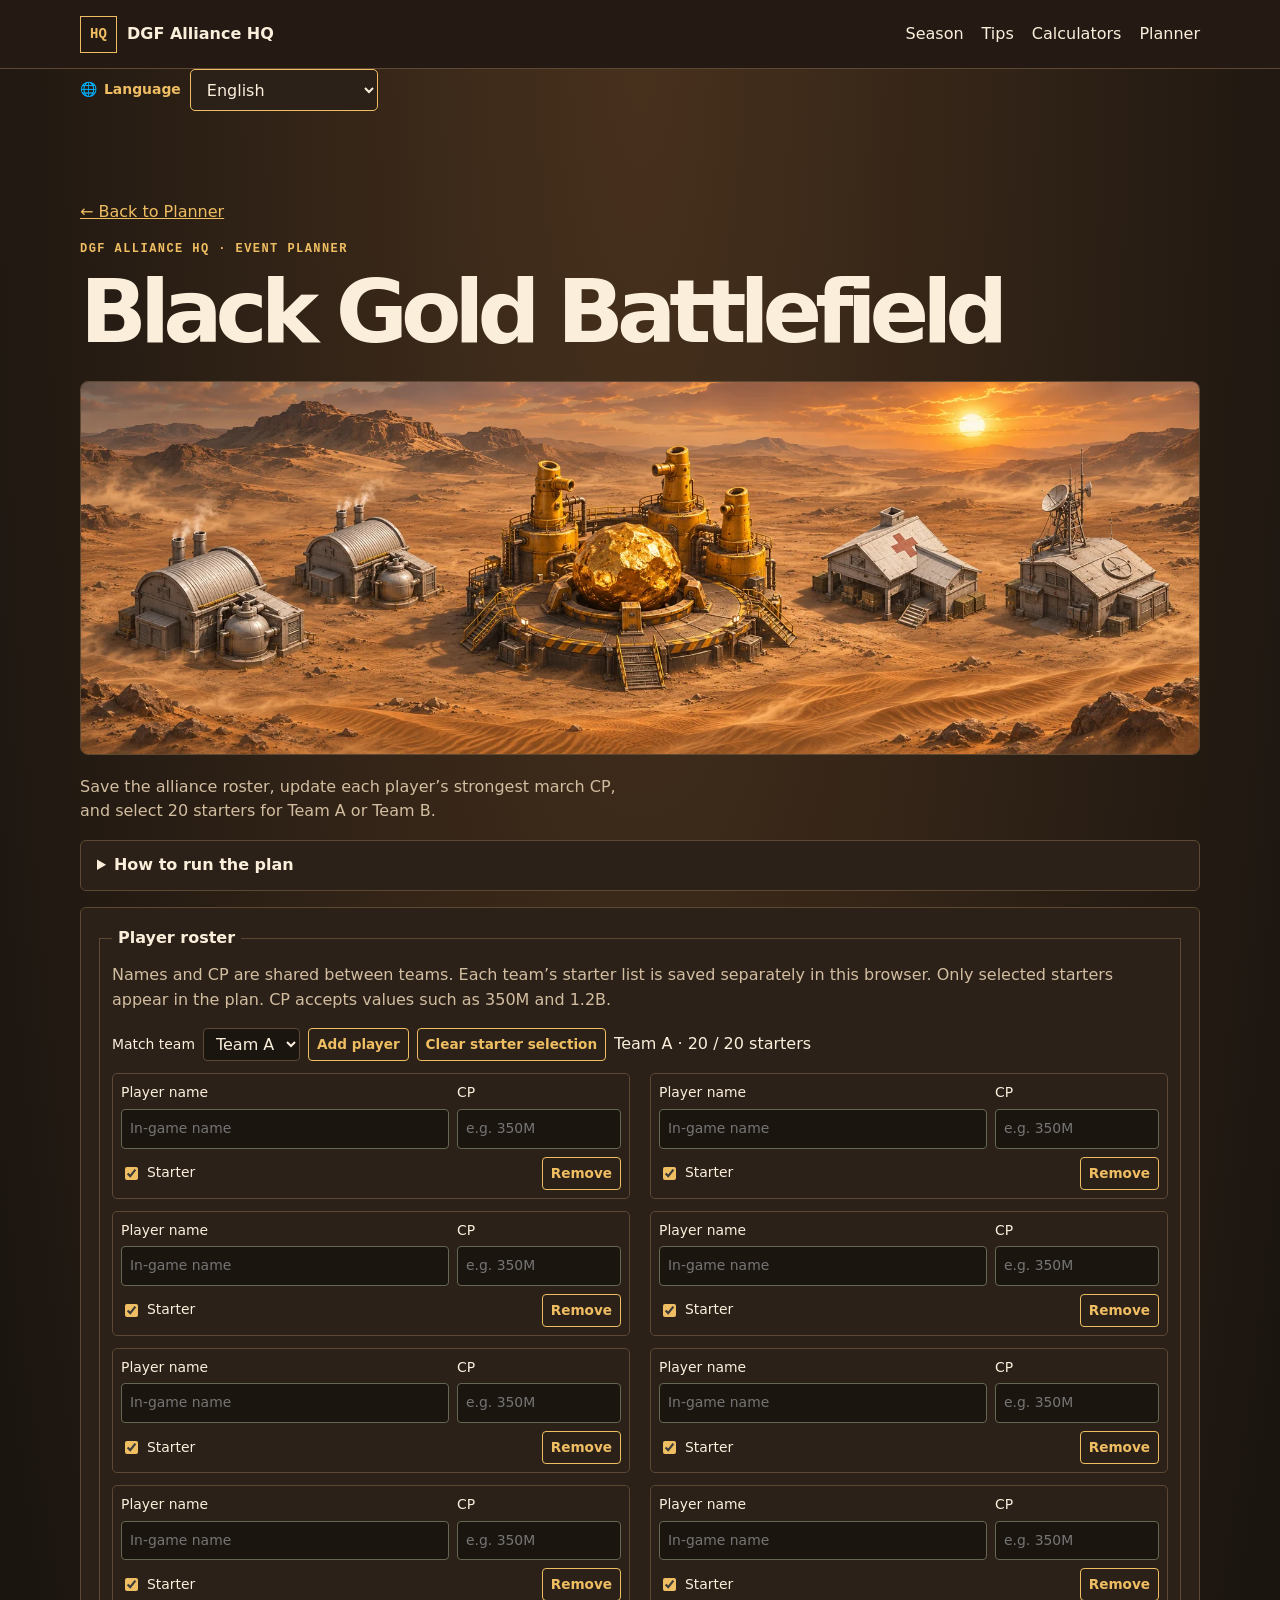
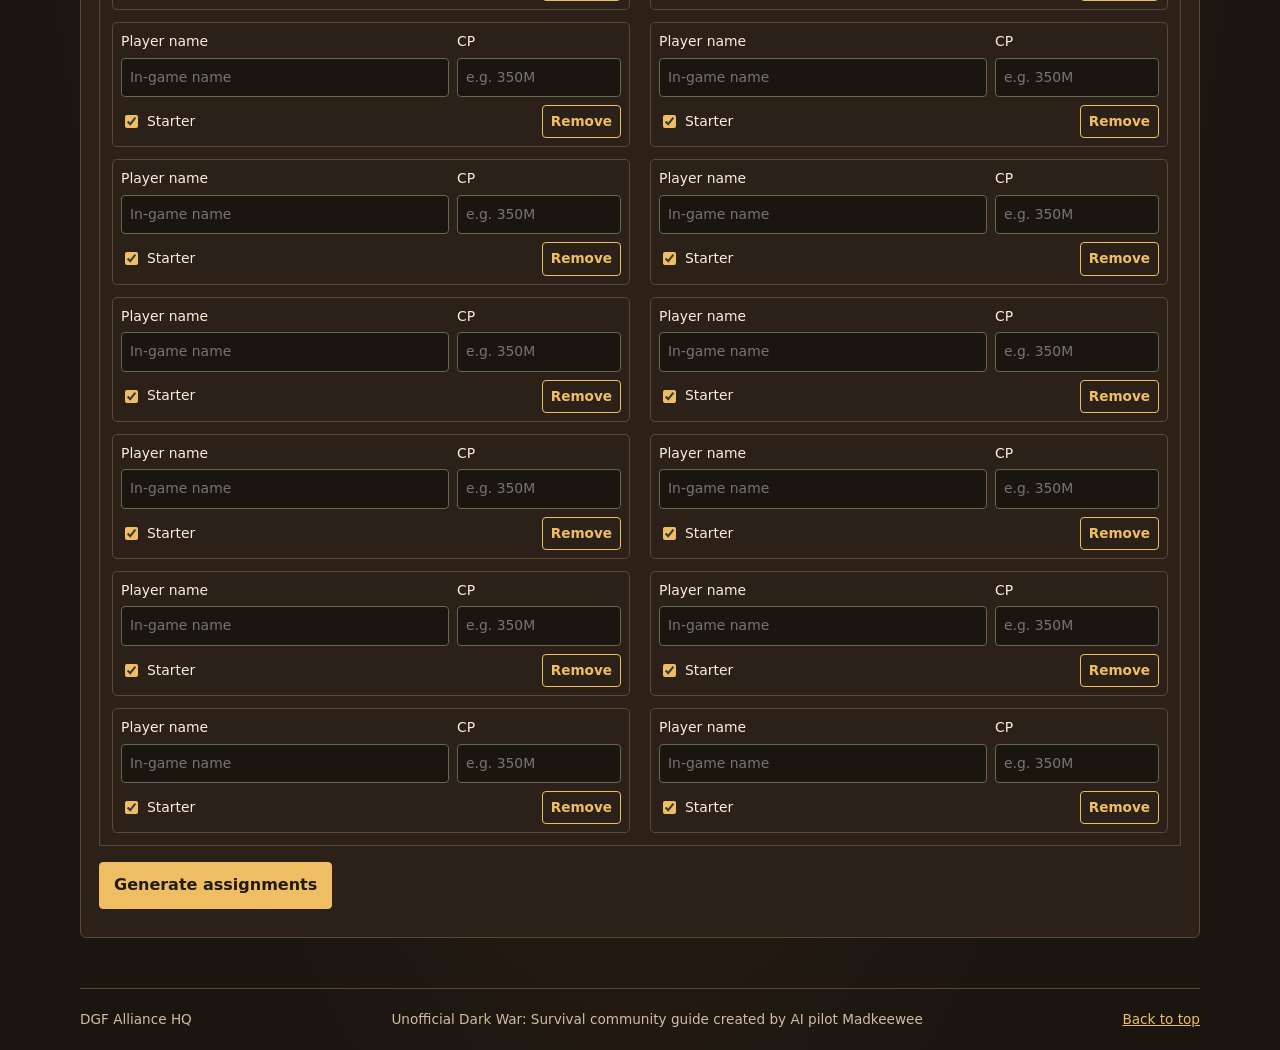
==== commit ddee6e0c: "Enable language switching on every DGF page" ====
--- a/bgb.html
+++ b/bgb.html
@@ -1,87 +1,109 @@
-<!doctype html>
-<html lang="en">
-<head>
-  <meta charset="utf-8">
-  <meta name="viewport" content="width=device-width, initial-scale=1">
-  <meta name="description" content="Assign the DGF roster for Dark War: Survival Black Gold Battlefield.">
-  <title>Black Gold Battlefield | DGF Alliance HQ</title>
-  <link rel="stylesheet" href="./style.css?v=wide-siege">
-  <link rel="stylesheet" href="./bgb.css?v=saved-roster">
-  <script src="./planner.js?v=saved-roster" defer></script>
-</head>
-<body class="bgb-page">
-  <a class="skip" href="#main">Skip to content</a>
-  <header class="top"><div class="wrap bar">
-    <a class="brand" href="./index.html"><span class="mark" aria-hidden="true">HQ</span><span data-brand>DGF Alliance HQ</span></a>
-    <nav aria-label="Main"><a href="./season.html">Season</a><a href="./tips.html">Tips</a><a href="./calculators.html">Calculators</a><a href="./planner.html">Planner</a></nav>
-  </div></header>
-  <main id="main" class="wrap">
-    <section class="section">
-      <noscript>Enable JavaScript to use the planner.</noscript>
-      <div id="bgb" class="bgb">
-        <p><a href="./planner.html">← Back to Planner</a></p>
-        <p class="eyebrow">DGF Alliance HQ · Event planner</p>
-        <h1 class="page-title">Black Gold Battlefield</h1>
-        <figure class="page-art bgb-banner"><img src="./black-gold-desert.webp" width="1800" height="600" alt="A round gold alloy nugget at a desert factory, with oil refineries, a military base and a field hospital."></figure>
-        <p class="section-intro">Save the alliance roster, update each player’s strongest march CP, and select 20 starters for Team A or Team B.</p>
-        <details class="bgb-guide">
-          <summary>How to run the plan</summary>
-          <p>This map assumes a lower-left start. R1–R6 cover the six Oil Refineries. The Hospital and Military pairs stage near their objectives and wait for them to open.</p>
-          <p>Floaters reinforce as called, then stage near the Rare Earth Factory before each alloy spawn. Floater 1 is the primary carrier, Floater 2 is backup, and Floaters 3 and 4 protect the active carrier back to HQ.</p>
-          <p>CP is the generator’s only input for strength. The caller can adjust for march speed, survivability and attendance before sharing. <a href="https://rdrzteam.com/black-gold-battlefield/">RDRZ strategy guide</a> · <a href="https://z-war.icu/posts/black-gold-battlefield-team-planner/">Z-War team guide</a> · <a href="https://www.packsify.com/blogs/dark-war-survival-black-gold-battlefield">Packsify guide</a></p>
-        </details>
-        <form id="roster" novalidate>
-          <fieldset>
-            <legend>Player roster</legend>
-            <p>Names and CP are shared between teams. Each team’s starter list is saved separately in this browser. Only selected starters appear in the plan. CP accepts values such as 350M and 1.2B.</p>
-            <div class="roster-actions">
-              <label for="bgb-team">Match team</label>
-              <select id="bgb-team"><option value="A">Team A</option><option value="B">Team B</option></select>
-              <button type="button" id="add-player">Add player</button>
-              <button type="button" id="clear-starters">Clear starter selection</button>
-              <span id="starter-count" aria-live="polite"></span>
-            </div>
-            <p id="roster-storage-status" role="status"></p>
-            <div id="players" class="roster-grid"></div>
-          </fieldset>
-          <button type="submit">Generate assignments</button>
-          <p id="planner-status" role="status"></p>
-        </form>
-        <section id="plan" hidden aria-labelledby="plan-title">
-          <h2 id="plan-title">Assignments</h2>
-          <figure class="bgb-map">
-<svg class="battlefield" viewBox="0 0 560 535" role="img" aria-labelledby="bgb-field-title">
-      <title id="bgb-field-title">Six numbered oil refineries, lower-side hospital and military standby markers, and floater staging beside the central Rare Earth Factory.</title>
-      <image href="./bgb-battlefield.jpg" width="560" height="535" preserveAspectRatio="none"/>
-      <g fill="#211a13" font-family="system-ui,sans-serif" font-size="16" font-weight="800">
-        <g transform="translate(196 153)"><title>Oil Refinery 1</title><rect x="-18" y="-13" width="36" height="26" rx="5" fill="#ffb473" stroke="#221b15" stroke-width="2"/><text text-anchor="middle" y="6">R1</text></g>
-        <g transform="translate(451 153)"><title>Oil Refinery 2</title><rect x="-18" y="-13" width="36" height="26" rx="5" fill="#f79b72" stroke="#221b15" stroke-width="2"/><text text-anchor="middle" y="6">R2</text></g>
-        <g transform="translate(111 290)"><title>Oil Refinery 3</title><rect x="-18" y="-13" width="36" height="26" rx="5" fill="#e9cd70" stroke="#221b15" stroke-width="2"/><text text-anchor="middle" y="6">R3</text></g>
-        <g transform="translate(455 290)"><title>Oil Refinery 4</title><rect x="-18" y="-13" width="36" height="26" rx="5" fill="#c9da78" stroke="#221b15" stroke-width="2"/><text text-anchor="middle" y="6">R4</text></g>
-        <g transform="translate(196 412)"><title>Oil Refinery 5</title><rect x="-18" y="-13" width="36" height="26" rx="5" fill="#e3ace8" stroke="#221b15" stroke-width="2"/><text text-anchor="middle" y="6">R5</text></g>
-        <g transform="translate(451 412)"><title>Oil Refinery 6</title><rect x="-18" y="-13" width="36" height="26" rx="5" fill="#f39cb4" stroke="#221b15" stroke-width="2"/><text text-anchor="middle" y="6">R6</text></g>
-        <g transform="translate(321 492)"><title>Hospital standby</title><rect x="-18" y="-13" width="36" height="26" rx="5" fill="#a8df9c" stroke="#221b15" stroke-width="2"/><text text-anchor="middle" y="6">H</text></g>
-        <g transform="translate(475 517)"><title>Military standby</title><rect x="-18" y="-13" width="36" height="26" rx="5" fill="#ff9991" stroke="#221b15" stroke-width="2"/><text text-anchor="middle" y="6">M</text></g>
-        <g transform="translate(345 274)"><title>Floaters 1–4</title><rect x="-18" y="-13" width="36" height="26" rx="5" fill="#a3d6ff" stroke="#221b15" stroke-width="2"/><text text-anchor="middle" y="6">F</text></g>
-      </g>
-      <g fill="#f8f3e5" stroke="#33271b" stroke-width="3" paint-order="stroke" font-family="system-ui,sans-serif" font-size="15" font-weight="750">
-        <text x="209" y="337">Rare Earth Factory</text>
-        <text x="23" y="70">Military</text><text x="245" y="109">Hospital</text>
-        <text x="18" y="493">DGF HQ</text><text x="427" y="78">Opposing HQ</text>
-      </g>
-    </svg>
-<figcaption>Lower-left start. Match each marker to its roster below. Pins show approximate staging areas.</figcaption>
-</figure>
-          <div id="squads" class="tips"></div>
-          <label class="share-plan">Alliance chat message
-            <textarea id="plan-text" readonly rows="9"></textarea>
-          </label>
-          <button type="button" id="copy-plan">Copy plan</button>
-          <p id="copy-status" role="status"></p>
-        </section>
-      </div>
-    </section>
-  </main>
-  <footer class="wrap footer"><span data-brand>DGF Alliance HQ</span><span>Unofficial Dark War: Survival community guide created by AI pilot Madkeewee</span><a href="#main">Back to top</a></footer>
-</body>
-</html>
+<!doctype html>
+<html lang="en">
+<head>
+  <meta charset="utf-8">
+  <meta name="viewport" content="width=device-width, initial-scale=1">
+  <meta name="description" content="Assign the DGF roster for Dark War: Survival Black Gold Battlefield.">
+  <title>Black Gold Battlefield | DGF Alliance HQ</title>
+  <link rel="stylesheet" href="./style.css?v=wide-siege">
+  <link rel="stylesheet" href="./bgb.css?v=saved-roster">
+
+  <script src="./site-translations.js?v=dgf-language-1" defer></script>
+  <script src="./home-language.js?v=dgf-language-1" defer></script>
+  <script src="./planner.js?v=dgf-language-1" defer></script>
+</head>
+<body class="bgb-page">
+  <a class="skip" href="#main">Skip to content</a>
+  <header class="top"><div class="wrap bar">
+    <a class="brand" href="./index.html"><span class="mark" aria-hidden="true">HQ</span><span data-brand>DGF Alliance HQ</span></a>
+    <nav aria-label="Main"><a href="./season.html">Season</a><a href="./tips.html">Tips</a><a href="./calculators.html">Calculators</a><a href="./planner.html">Planner</a></nav>
+  </div></header>
+  <main id="main" class="wrap">
+    <div class="language-picker">
+        <label for="home-language"><span aria-hidden="true">🌐</span> <span data-copy="language">Language</span></label>
+        <select id="home-language">
+          <option value="en" lang="en">English</option>
+          <option value="es" lang="es">Español</option>
+          <option value="pt" lang="pt">Português</option>
+          <option value="fr" lang="fr">Français</option>
+          <option value="de" lang="de">Deutsch</option>
+          <option value="ru" lang="ru">Русский</option>
+          <option value="ar" lang="ar">العربية</option>
+          <option value="id" lang="id">Bahasa Indonesia</option>
+          <option value="ko" lang="ko">한국어</option>
+          <option value="ja" lang="ja">日本語</option>
+          <option value="zh-Hans" lang="zh-Hans">简体中文</option>
+          <option value="th" lang="th">ไทย</option>
+          <option value="vi" lang="vi">Tiếng Việt</option>
+          <option value="tr" lang="tr">Türkçe</option>
+        </select>
+      </div>
+    <section class="section">
+      <noscript>Enable JavaScript to use the planner.</noscript>
+      <div id="bgb" class="bgb">
+        <p><a href="./planner.html">← Back to Planner</a></p>
+        <p class="eyebrow">DGF Alliance HQ · Event planner</p>
+        <h1 class="page-title">Black Gold Battlefield</h1>
+        <figure class="page-art bgb-banner"><img src="./black-gold-desert.webp" width="1800" height="600" alt="A round gold alloy nugget at a desert factory, with oil refineries, a military base and a field hospital."></figure>
+        <p class="section-intro">Save the alliance roster, update each player’s strongest march CP, and select 20 starters for Team A or Team B.</p>
+        <details class="bgb-guide">
+          <summary>How to run the plan</summary>
+          <p>This map assumes a lower-left start. R1–R6 cover the six Oil Refineries. The Hospital and Military pairs stage near their objectives and wait for them to open.</p>
+          <p>Floaters reinforce as called, then stage near the Rare Earth Factory before each alloy spawn. Floater 1 is the primary carrier, Floater 2 is backup, and Floaters 3 and 4 protect the active carrier back to HQ.</p>
+          <p>CP is the generator’s only input for strength. The caller can adjust for march speed, survivability and attendance before sharing. <a href="https://rdrzteam.com/black-gold-battlefield/">RDRZ strategy guide</a> · <a href="https://z-war.icu/posts/black-gold-battlefield-team-planner/">Z-War team guide</a> · <a href="https://www.packsify.com/blogs/dark-war-survival-black-gold-battlefield">Packsify guide</a></p>
+        </details>
+        <form id="roster" novalidate>
+          <fieldset>
+            <legend>Player roster</legend>
+            <p>Names and CP are shared between teams. Each team’s starter list is saved separately in this browser. Only selected starters appear in the plan. CP accepts values such as 350M and 1.2B.</p>
+            <div class="roster-actions">
+              <label for="bgb-team">Match team</label>
+              <select id="bgb-team"><option value="A">Team A</option><option value="B">Team B</option></select>
+              <button type="button" id="add-player">Add player</button>
+              <button type="button" id="clear-starters">Clear starter selection</button>
+              <span id="starter-count" aria-live="polite"></span>
+            </div>
+            <p id="roster-storage-status" role="status"></p>
+            <div id="players" class="roster-grid"></div>
+          </fieldset>
+          <button type="submit">Generate assignments</button>
+          <p id="planner-status" role="status"></p>
+        </form>
+        <section id="plan" hidden aria-labelledby="plan-title">
+          <h2 id="plan-title">Assignments</h2>
+          <figure class="bgb-map">
+<svg class="battlefield" viewBox="0 0 560 535" role="img" aria-labelledby="bgb-field-title">
+      <title id="bgb-field-title">Six numbered oil refineries, lower-side hospital and military standby markers, and floater staging beside the central Rare Earth Factory.</title>
+      <image href="./bgb-battlefield.jpg" width="560" height="535" preserveAspectRatio="none"/>
+      <g fill="#211a13" font-family="system-ui,sans-serif" font-size="16" font-weight="800">
+        <g transform="translate(196 153)"><title>Oil Refinery 1</title><rect x="-18" y="-13" width="36" height="26" rx="5" fill="#ffb473" stroke="#221b15" stroke-width="2"/><text text-anchor="middle" y="6">R1</text></g>
+        <g transform="translate(451 153)"><title>Oil Refinery 2</title><rect x="-18" y="-13" width="36" height="26" rx="5" fill="#f79b72" stroke="#221b15" stroke-width="2"/><text text-anchor="middle" y="6">R2</text></g>
+        <g transform="translate(111 290)"><title>Oil Refinery 3</title><rect x="-18" y="-13" width="36" height="26" rx="5" fill="#e9cd70" stroke="#221b15" stroke-width="2"/><text text-anchor="middle" y="6">R3</text></g>
+        <g transform="translate(455 290)"><title>Oil Refinery 4</title><rect x="-18" y="-13" width="36" height="26" rx="5" fill="#c9da78" stroke="#221b15" stroke-width="2"/><text text-anchor="middle" y="6">R4</text></g>
+        <g transform="translate(196 412)"><title>Oil Refinery 5</title><rect x="-18" y="-13" width="36" height="26" rx="5" fill="#e3ace8" stroke="#221b15" stroke-width="2"/><text text-anchor="middle" y="6">R5</text></g>
+        <g transform="translate(451 412)"><title>Oil Refinery 6</title><rect x="-18" y="-13" width="36" height="26" rx="5" fill="#f39cb4" stroke="#221b15" stroke-width="2"/><text text-anchor="middle" y="6">R6</text></g>
+        <g transform="translate(321 492)"><title>Hospital standby</title><rect x="-18" y="-13" width="36" height="26" rx="5" fill="#a8df9c" stroke="#221b15" stroke-width="2"/><text text-anchor="middle" y="6">H</text></g>
+        <g transform="translate(475 517)"><title>Military standby</title><rect x="-18" y="-13" width="36" height="26" rx="5" fill="#ff9991" stroke="#221b15" stroke-width="2"/><text text-anchor="middle" y="6">M</text></g>
+        <g transform="translate(345 274)"><title>Floaters 1–4</title><rect x="-18" y="-13" width="36" height="26" rx="5" fill="#a3d6ff" stroke="#221b15" stroke-width="2"/><text text-anchor="middle" y="6">F</text></g>
+      </g>
+      <g fill="#f8f3e5" stroke="#33271b" stroke-width="3" paint-order="stroke" font-family="system-ui,sans-serif" font-size="15" font-weight="750">
+        <text x="209" y="337">Rare Earth Factory</text>
+        <text x="23" y="70">Military</text><text x="245" y="109">Hospital</text>
+        <text x="18" y="493">DGF HQ</text><text x="427" y="78">Opposing HQ</text>
+      </g>
+    </svg>
+<figcaption>Lower-left start. Match each marker to its roster below. Pins show approximate staging areas.</figcaption>
+</figure>
+          <div id="squads" class="tips"></div>
+          <label class="share-plan">Alliance chat message
+            <textarea id="plan-text" readonly rows="9"></textarea>
+          </label>
+          <button type="button" id="copy-plan">Copy plan</button>
+          <p id="copy-status" role="status"></p>
+        </section>
+      </div>
+    </section>
+  </main>
+  <footer class="wrap footer"><span data-brand>DGF Alliance HQ</span><span>Unofficial Dark War: Survival community guide created by AI pilot Madkeewee</span><a href="#main">Back to top</a></footer>
+</body>
+</html>
--- a/style.css
+++ b/style.css
@@ -3,16 +3,13 @@
 html{scroll-padding-top:90px}
 body{margin:0;background:var(--bg);color:var(--text);font:16px/1.55 "Inter",system-ui,sans-serif}
 .siege-background{display:none}
-@media(min-width:1050px){
+@media(min-width:1050px) and (min-aspect-ratio:6/5){
   body{--frame-width:clamp(760px,66vw,1800px);isolation:isolate}
   body .wrap{width:var(--frame-width)}
   .siege-background{display:block;position:fixed;inset:68px 0 0;z-index:-1;pointer-events:none}
-  .siege-panel{position:absolute;inset-block:0;width:calc((100% - var(--frame-width))/2 - 12px);overflow:hidden}
-  .siege-panel::before,.siege-panel::after{content:"";position:absolute;inset:0;background:var(--siege-art) center center/cover no-repeat}
-  .siege-panel::before{inset:-18px;filter:blur(16px) brightness(.52)}
-  .siege-panel::after{background-size:contain;mask-image:linear-gradient(90deg,transparent,#000 9%,#000 91%,transparent)}
-  .siege-panel.left{left:0;--siege-art:url("./siege-left.webp");mask-image:linear-gradient(90deg,#000 78%,transparent)}
-  .siege-panel.right{right:0;--siege-art:url("./siege-right.webp");mask-image:linear-gradient(270deg,#000 78%,transparent)}
+  .siege-panel{position:absolute;inset-block:0;width:calc((100% - var(--frame-width))/2 - 12px);background-size:cover;background-repeat:no-repeat}
+  .siege-panel.left{left:0;background-image:url("./siege-left.webp");background-position:52% top;mask-image:linear-gradient(90deg,#000 85%,transparent)}
+  .siege-panel.right{right:0;background-image:url("./siege-right.webp");background-position:58% top;mask-image:linear-gradient(270deg,#000 85%,transparent)}
 }
 a{color:var(--accent)}
 a:focus-visible,button:focus-visible,input:focus-visible,textarea:focus-visible,summary:focus-visible{outline:2px solid var(--accent);outline-offset:4px}
@@ -130,6 +127,14 @@
 .alliance-panel dl{display:grid;grid-template-columns:repeat(auto-fit,minmax(190px,1fr));gap:14px;margin:0}
 .alliance-panel dt,.alliance-leader span:not(.alliance-portrait){color:var(--accent);font-weight:700}
 .alliance-panel dd{margin:4px 0 0;overflow-wrap:anywhere}
+.diplomacy h2{text-align:center;margin-bottom:18px}
+.diplomacy dl{max-width:960px;margin-inline:auto;grid-template-columns:repeat(3,minmax(0,1fr));gap:12px}
+.diplomacy dl>div{padding:14px;border:1px solid var(--line);border-top:2px solid #9c824e;border-radius:6px;background:var(--bg);text-align:center}
+.diplomacy dd{margin-top:8px;color:var(--muted)}
+.diplomacy-tags,.diplomacy-state{display:flex;flex-wrap:wrap;align-items:center;justify-content:center;gap:6px}
+.diplomacy-tags bdi,.diplomacy-state bdi:first-child{border-radius:4px;background:#3b3222;color:var(--accent);padding:1px 6px;font-weight:700}
+.diplomacy-state+.diplomacy-state{margin-top:5px}
+@media(max-width:620px){.diplomacy dl{grid-template-columns:1fr}}
 .alliance-leader{display:grid;justify-items:center;gap:12px;margin:6px 0 28px;text-align:center}
 .alliance-leader strong{display:block;font-size:1.35rem}
 .alliance-portrait{display:inline-block;width:72px;height:72px;border-radius:8px;background:#493a51 url("./dragonfly-council.webp") var(--portrait,0% 0%)/400% 300% no-repeat}
